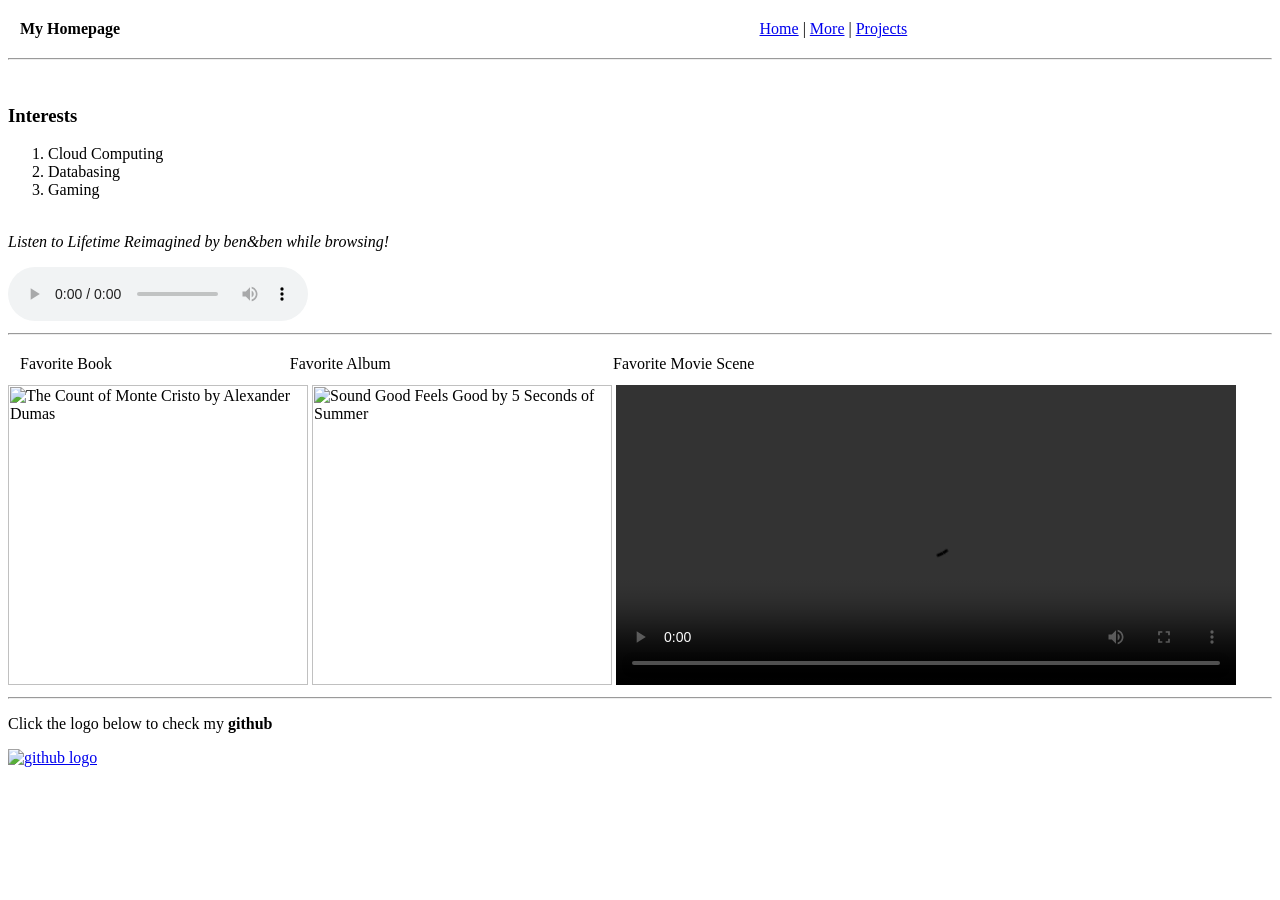
==== more.html @ 61b26e86 "Add files via upload" ====
<!DOCTYPE html>

<html>

<head>

        <title> HO1_Fernandez </title>

</head>

<body>

   <body>

   <table width="100%" border="0" cellpadding="10">
        <tr>
            <td align="left"><b>My Homepage</b></td>
            <td align="center">
                <a href="index.html" target="_blank">Home</a> | 
                <a href="more.html" target="_self">More</a> | 
                <a href="projects.html" target="_blank">Projects</a>
         </td>

            <td align="right">&nbsp;</td>
        </tr>
        
    </table>

    <hr>
    <br>

    <h3> Interests </h3>

    <ol>

        <li> Cloud Computing </li>
        <li> Databasing </li>
        <li> Gaming </li>
        <br>

    </ol>

    
    <p> 
        <i> Listen to Lifetime Reimagined by ben&ben while browsing! </i>
    </p>

        <audio controls>

            <source src="../HO1/Video&Audio/Ben&Ben - Lifetime (Reimagined).mp3">

        </audio>



    <hr>

    <table width="60%" border="0" cellpadding="10">

        <tr>
            <td align="left"> Favorite Book </td>
            <td align="center"> Favorite Album</td>
            <td align="right"> Favorite Movie Scene </td>
        </tr>


    </table>

        <img src="../HO1/Pictures/favbook.jpg" width="300" height="300" title="The Count of Monte Cristo by Alexander Dumas">
        <img src="../HO1/Pictures/favalbum.png" width="300" height="300" title="Sound Good Feels Good by 5 Seconds of Summer">


    <video width="620" height="300" controls>

        <source src="../HO1/Video&Audio/Rockyscenecorrect.mp4">
        <source src="../HO1/Video&Audio/rockyscenewebm.webm">

        tag not supported by the browser

    </video>

    <hr>
  
    <p>
        Click the logo below to check my <b>github</b>
    </p>

    <a href="https://github.com/rienxyz" target="_blank">
        <img src="../HO1/Pictures/GitHub-Logo.png" width="175" height="100" alt="github logo">
    </a>

    

</body>

</html>
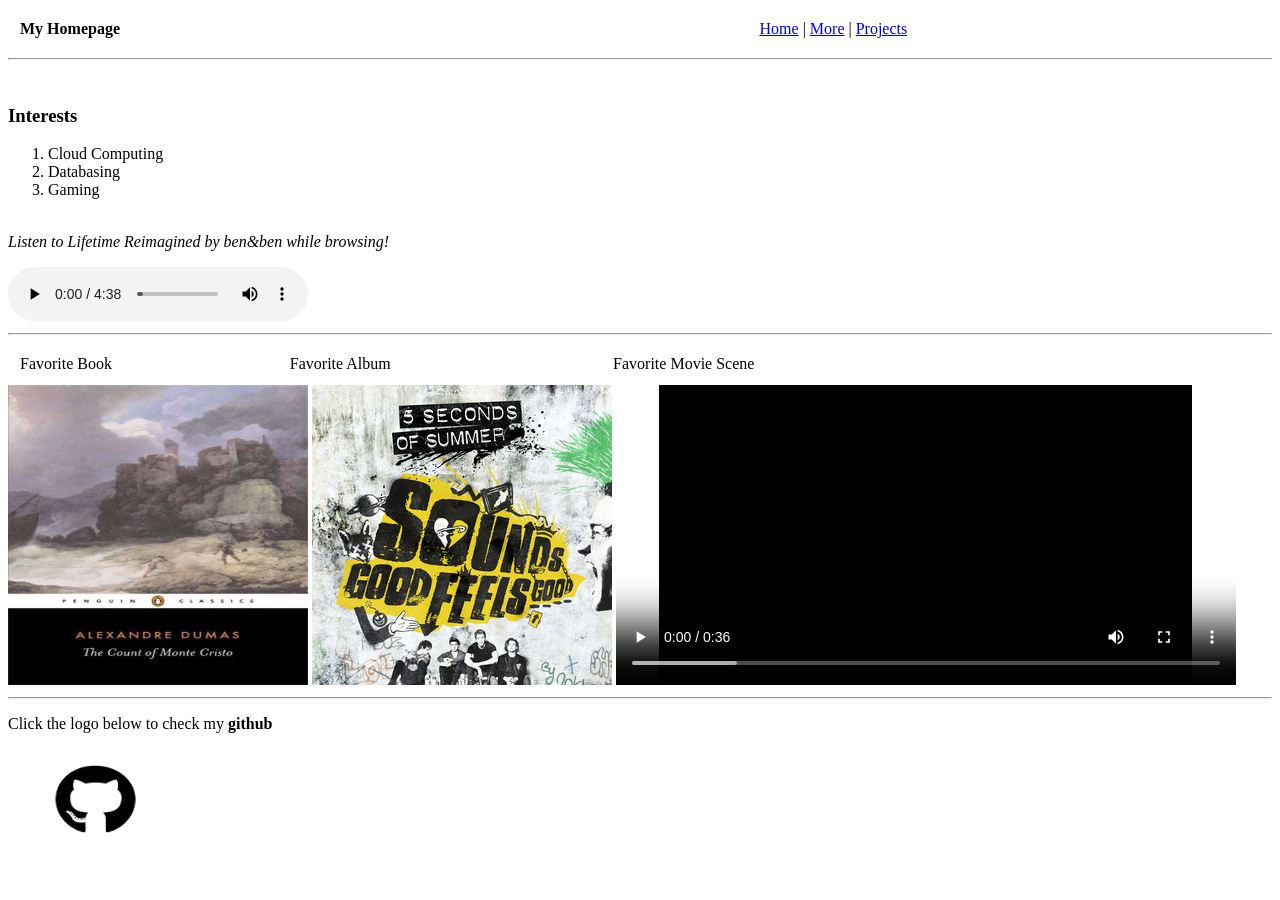
==== commit db6519b1: "Fix paths for audio and images in more.html Updated audio and image source paths in more.html." ====
--- a/more.html
+++ b/more.html
@@ -47,7 +47,7 @@
 
         <audio controls>
 
-            <source src="../HO1/Video&Audio/Ben&Ben - Lifetime (Reimagined).mp3">
+            <source src="Ben&Ben - Lifetime (Reimagined).mp3">
 
         </audio>
 
@@ -66,14 +66,14 @@
 
     </table>
 
-        <img src="../HO1/Pictures/favbook.jpg" width="300" height="300" title="The Count of Monte Cristo by Alexander Dumas">
-        <img src="../HO1/Pictures/favalbum.png" width="300" height="300" title="Sound Good Feels Good by 5 Seconds of Summer">
+        <img src="favbook.jpg" width="300" height="300" title="The Count of Monte Cristo by Alexander Dumas">
+        <img src="favalbum.png" width="300" height="300" title="Sound Good Feels Good by 5 Seconds of Summer">
 
 
     <video width="620" height="300" controls>
 
-        <source src="../HO1/Video&Audio/Rockyscenecorrect.mp4">
-        <source src="../HO1/Video&Audio/rockyscenewebm.webm">
+        <source src="Rockyscenecorrect.mp4">
+        <source src="rockyscenewebm.webm">
 
         tag not supported by the browser
 
@@ -86,11 +86,11 @@
     </p>
 
     <a href="https://github.com/rienxyz" target="_blank">
-        <img src="../HO1/Pictures/GitHub-Logo.png" width="175" height="100" alt="github logo">
+        <img src="/GitHub-Logo.png" width="175" height="100" alt="github logo">
     </a>
 
     
 
 </body>
 
-</html>+</html>
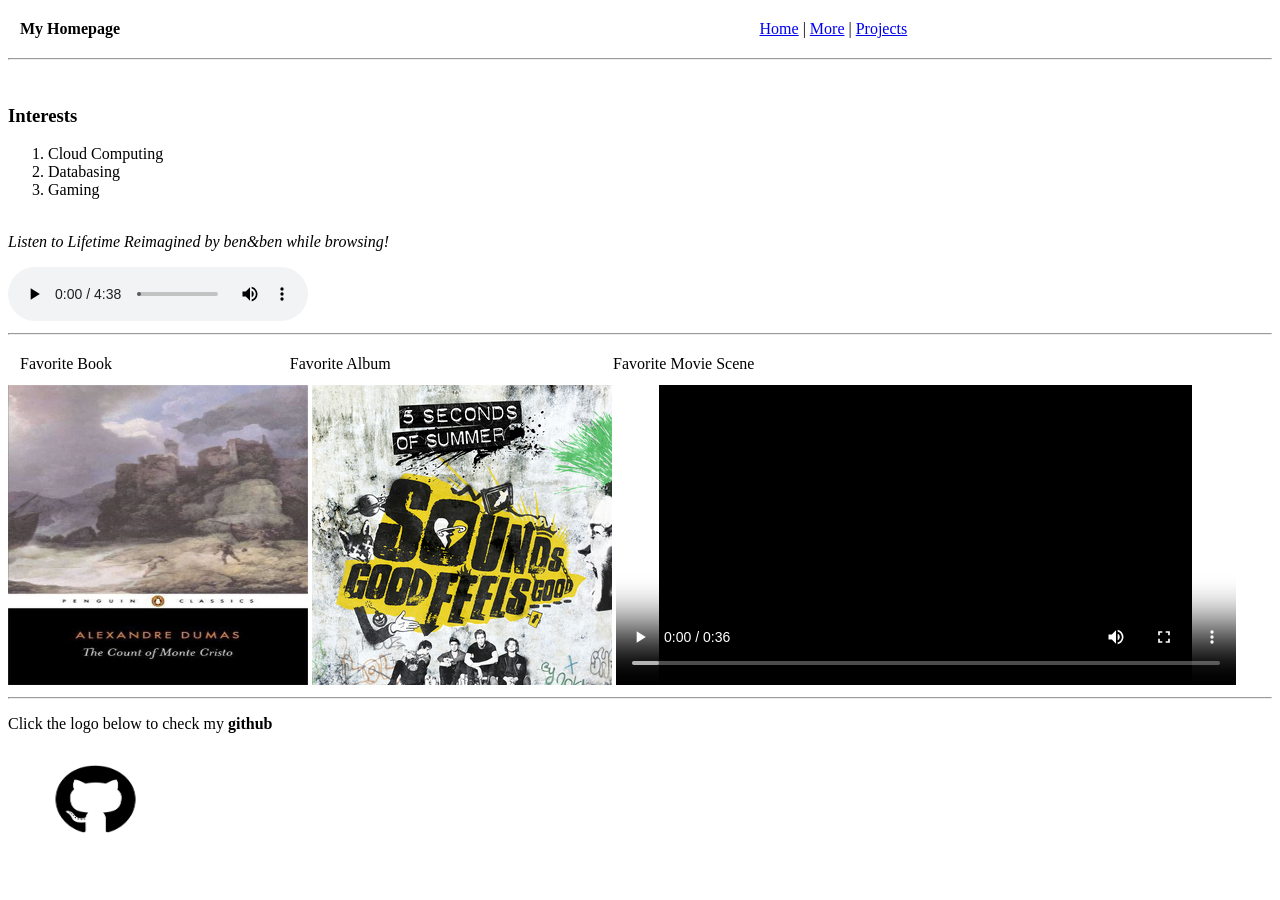
==== commit 57367818: "Fix HTML formatting and structure" ====
--- a/more.html
+++ b/more.html
@@ -86,7 +86,7 @@
     </p>
 
     <a href="https://github.com/rienxyz" target="_blank">
-        <img src="/GitHub-Logo.png" width="175" height="100" alt="github logo">
+        <img src="GitHub-Logo.png" width="175" height="100" alt="github logo">
     </a>
 
     
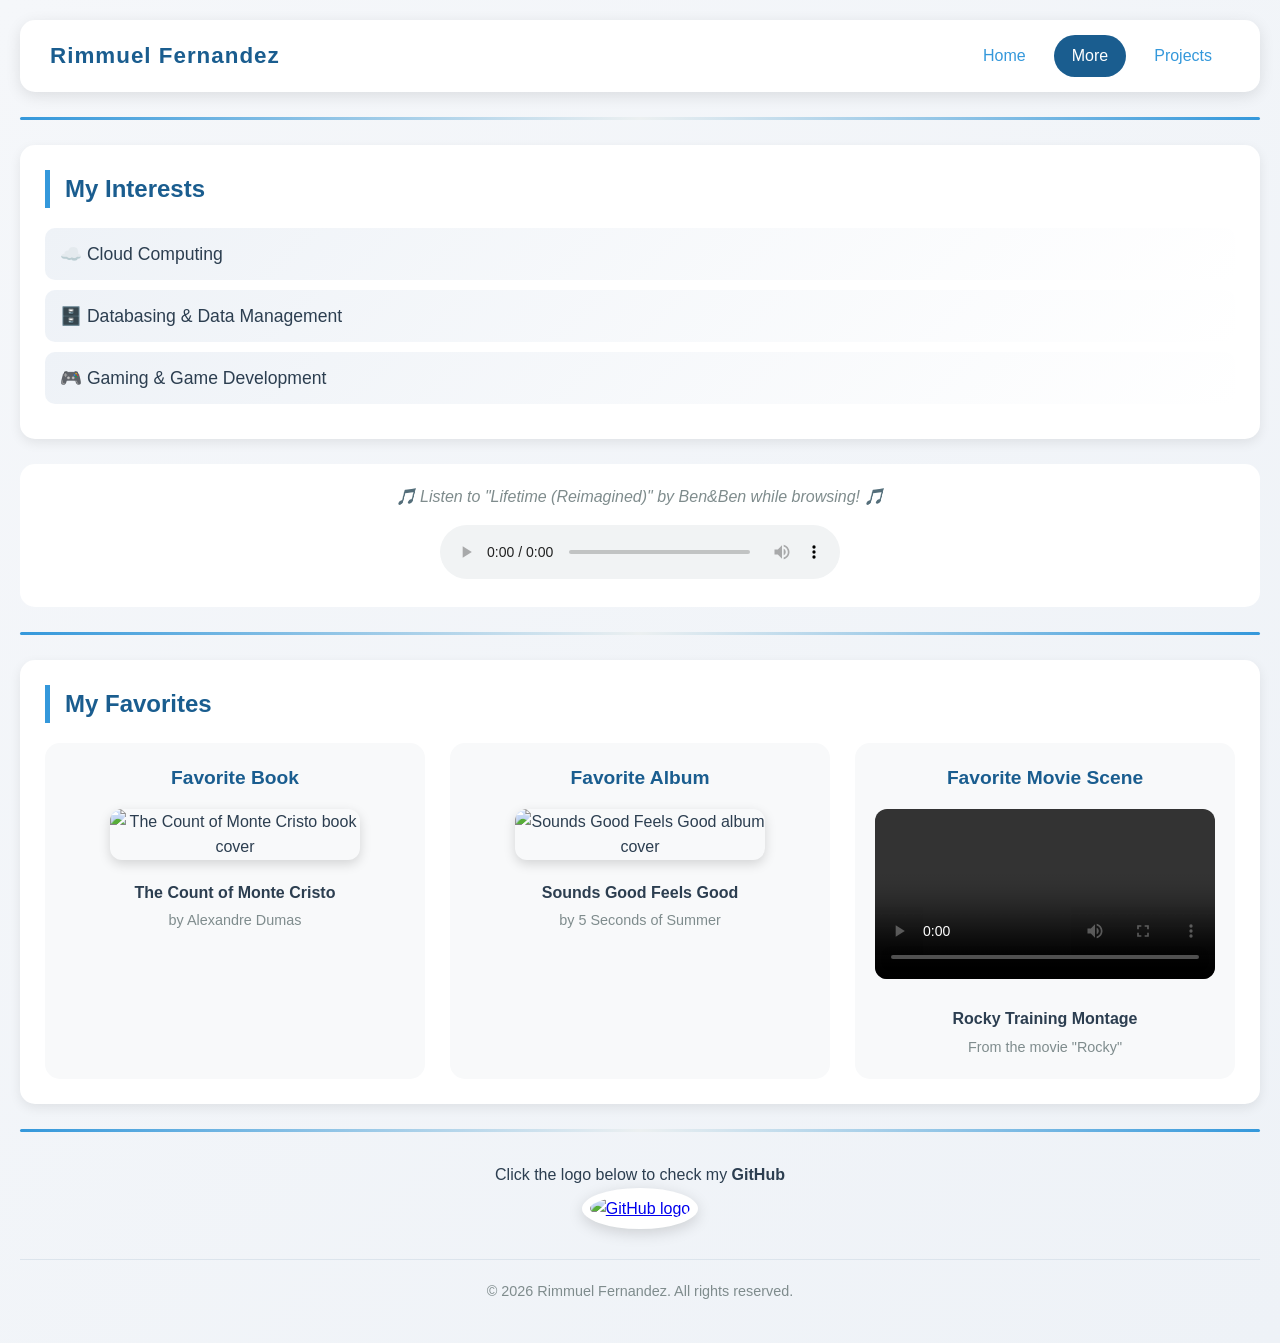
==== commit 6a34d104: "Updated HTML file + CSS file" ====
--- a/more.html
+++ b/more.html
@@ -1,96 +1,91 @@
 <!DOCTYPE html>
 
-<html>
 
 <head>
-
-        <title> HO1_Fernandez </title>
-
+    <meta charset="UTF-8">
+    <meta name="viewport" content="width=device-width, initial-scale=1.0">
+    <title>Rimmuel Fernandez | More About Me</title>
+    <link rel="stylesheet" href="style.css">
 </head>
 
 <body>
+  
+    <nav class="navbar">
+        <div class="nav-brand">Rimmuel Fernandez</div>
+        <div class="nav-links">
+            <a href="index.html">Home</a>
+            <a href="more.html" class="active">More</a>
+            <a href="projects.html">Projects</a>
+        </div>
+    </nav>
 
-   <body>
-
-   <table width="100%" border="0" cellpadding="10">
-        <tr>
-            <td align="left"><b>My Homepage</b></td>
-            <td align="center">
-                <a href="index.html" target="_blank">Home</a> | 
-                <a href="more.html" target="_self">More</a> | 
-                <a href="projects.html" target="_blank">Projects</a>
-         </td>
-
-            <td align="right">&nbsp;</td>
-        </tr>
-        
-    </table>
-
-    <hr>
-    <br>
-
-    <h3> Interests </h3>
-
-    <ol>
-
-        <li> Cloud Computing </li>
-        <li> Databasing </li>
-        <li> Gaming </li>
-        <br>
-
-    </ol>
-
-    
-    <p> 
-        <i> Listen to Lifetime Reimagined by ben&ben while browsing! </i>
-    </p>
-
-        <audio controls>
-
-            <source src="Ben&Ben - Lifetime (Reimagined).mp3">
-
-        </audio>
+    <hr class="divider">
 
 
+    <section class="interests-section">
+        <h2>My Interests</h2>
+        <ul class="interests-list">
+            <li>☁️ Cloud Computing</li>
+            <li>🗄️ Databasing & Data Management</li>
+            <li>🎮 Gaming & Game Development</li>
+        </ul>
+    </section>
 
-    <hr>
+  
+    <div class="music-player">
+        <p class="music-note">🎵 Listen to "Lifetime (Reimagined)" by Ben&Ben while browsing! 🎵</p>
+        <audio controls class="audio-player">
+            <source src="../HO2/Video&Audio/Ben&Ben - Lifetime (Reimagined).mp3" type="audio/mpeg">
+            Your browser does not support the audio element.
+        </audio>
+    </div>
 
-    <table width="60%" border="0" cellpadding="10">
+    <hr class="divider">
 
-        <tr>
-            <td align="left"> Favorite Book </td>
-            <td align="center"> Favorite Album</td>
-            <td align="right"> Favorite Movie Scene </td>
-        </tr>
+  
+    <section class="favorites-section">
+        <h2>My Favorites</h2>
+        
+        <div class="favorites-grid">
+            <div class="favorite-card">
+                <h3>Favorite Book</h3>
+                <img src="../HO2/Pictures/favbook.jpg" alt="The Count of Monte Cristo book cover" class="favorite-img">
+                <p class="favorite-title">The Count of Monte Cristo</p>
+                <p class="favorite-author">by Alexandre Dumas</p>
+            </div>
 
+            <div class="favorite-card">
+                <h3>Favorite Album</h3>
+                <img src="../HO2/Pictures/favalbum.png" alt="Sounds Good Feels Good album cover" class="favorite-img">
+                <p class="favorite-title">Sounds Good Feels Good</p>
+                <p class="favorite-author">by 5 Seconds of Summer</p>
+            </div>
 
-    </table>
+            <div class="favorite-card">
+                <h3>Favorite Movie Scene</h3>
+                <video class="favorite-video" controls>
+                    <source src="../HO2/Video&Audio/Rockyscenecorrect.mp4" type="video/mp4">
+                    <source src="../HO2/Video&Audio/rockyscenewebm.webm" type="video/webm">
+                    Your browser does not support the video tag.
+                </video>
+                <p class="favorite-title">Rocky Training Montage</p>
+                <p class="favorite-author">From the movie "Rocky"</p>
+            </div>
+        </div>
+    </section>
 
-        <img src="favbook.jpg" width="300" height="300" title="The Count of Monte Cristo by Alexander Dumas">
-        <img src="favalbum.png" width="300" height="300" title="Sound Good Feels Good by 5 Seconds of Summer">
+    <hr class="divider">
 
+    <!-- GitHub Link -->
+    <div class="github-section">
+        <p>Click the logo below to check my <strong>GitHub</strong></p>
+        <a href="https://github.com/rienxyz" target="_blank" class="github-link">
+            <img src="../HO1/Pictures/GitHub-Logo.png" alt="GitHub logo" class="github-logo">
+        </a>
+    </div>
 
-    <video width="620" height="300" controls>
-
-        <source src="Rockyscenecorrect.mp4">
-        <source src="rockyscenewebm.webm">
-
-        tag not supported by the browser
-
-    </video>
-
-    <hr>
-  
-    <p>
-        Click the logo below to check my <b>github</b>
-    </p>
-
-    <a href="https://github.com/rienxyz" target="_blank">
-        <img src="GitHub-Logo.png" width="175" height="100" alt="github logo">
-    </a>
-
-    
-
+    <footer class="footer">
+        <p>&copy; 2026 Rimmuel Fernandez. All rights reserved.</p>
+    </footer>
 </body>
-
-</html>
+</html>
--- a/style.css
+++ b/style.css
@@ -0,0 +1,468 @@
+
+
+* {
+    margin: 0;
+    padding: 0;
+    box-sizing: border-box;
+}
+
+body {
+    font-family: 'Segoe UI', Tahoma, Geneva, Verdana, sans-serif;
+    background: linear-gradient(135deg, #f5f7fa 0%, #eef2f7 100%);
+    color: #2c3e50;
+    line-height: 1.6;
+    padding: 20px;
+    min-height: 100vh;
+}
+
+.navbar {
+    background: white;
+    border-radius: 15px;
+    padding: 15px 30px;
+    display: flex;
+    justify-content: space-between;
+    align-items: center;
+    box-shadow: 0 4px 15px rgba(0, 0, 0, 0.1);
+    margin-bottom: 20px;
+    flex-wrap: wrap;
+    gap: 15px;
+}
+
+.nav-brand {
+    font-size: 1.4em;
+    font-weight: bold;
+    color: #1a5d8f;
+    letter-spacing: 1px;
+}
+
+.nav-links {
+    display: flex;
+    gap: 10px;
+    flex-wrap: wrap;
+}
+
+.nav-links a {
+    text-decoration: none;
+    color: #3498db;
+    font-weight: 500;
+    padding: 8px 18px;
+    border-radius: 25px;
+    transition: all 0.3s ease;
+}
+
+.nav-links a:hover {
+    background-color: #3498db;
+    color: white;
+    transform: translateY(-2px);
+}
+
+.nav-links a.active {
+    background-color: #1a5d8f;
+    color: white;
+}
+
+
+.divider {
+    border: none;
+    height: 3px;
+    background: linear-gradient(90deg, #3498db, #ecf0f1, #3498db);
+    margin: 25px 0;
+    border-radius: 3px;
+}
+
+/* ---------- Profile Section ---------- */
+.profile-container {
+    text-align: center;
+    margin: 20px 0;
+}
+
+.profile-img {
+    width: 180px;
+    height: 180px;
+    border-radius: 50%;
+    object-fit: cover;
+    border: 4px solid #3498db;
+    box-shadow: 0 8px 25px rgba(0, 0, 0, 0.2);
+    transition: transform 0.3s ease;
+}
+
+.profile-img:hover {
+    transform: scale(1.02);
+}
+
+.about-section, .education-section, .interests-section, 
+.favorites-section, .feedback-section {
+    background: white;
+    padding: 25px;
+    border-radius: 15px;
+    margin: 25px 0;
+    box-shadow: 0 4px 12px rgba(0, 0, 0, 0.08);
+}
+
+h1, h2, h3 {
+    color: #1a5d8f;
+    margin-bottom: 20px;
+}
+
+h2 {
+    border-left: 5px solid #3498db;
+    padding-left: 15px;
+}
+
+h1 {
+    text-align: center;
+    font-size: 2.2em;
+}
+
+
+.education-table {
+    width: 100%;
+    border-collapse: collapse;
+    background: white;
+    border-radius: 10px;
+    overflow: hidden;
+    box-shadow: 0 2px 8px rgba(0, 0, 0, 0.1);
+}
+
+.education-table th {
+    background: linear-gradient(135deg, #1a5d8f, #3498db);
+    color: white;
+    padding: 14px;
+    font-weight: 600;
+}
+
+.education-table td {
+    padding: 12px 14px;
+    border-bottom: 1px solid #e0e4e8;
+}
+
+.education-table tr:hover {
+    background-color: #f0f4f8;
+}
+
+
+.interests-list {
+    list-style: none;
+    padding: 0;
+}
+
+.interests-list li {
+    padding: 12px 15px;
+    margin: 10px 0;
+    background: linear-gradient(135deg, #eef2f7, #ffffff);
+    border-radius: 10px;
+    font-size: 1.1em;
+    transition: all 0.3s ease;
+    cursor: pointer;
+}
+
+.interests-list li:hover {
+    transform: translateX(10px);
+    background: linear-gradient(135deg, #3498db20, #ffffff);
+    box-shadow: 0 2px 8px rgba(52, 152, 219, 0.2);
+}
+
+
+.music-player {
+    background: white;
+    padding: 20px;
+    border-radius: 15px;
+    margin: 20px 0;
+    text-align: center;
+}
+
+.music-note {
+    font-style: italic;
+    color: #7f8c8d;
+    margin-bottom: 15px;
+}
+
+.audio-player {
+    width: 100%;
+    max-width: 400px;
+    margin: 0 auto;
+}
+
+
+.favorites-grid {
+    display: grid;
+    grid-template-columns: repeat(auto-fit, minmax(280px, 1fr));
+    gap: 25px;
+    margin-top: 20px;
+}
+
+.favorite-card {
+    background: #f8f9fa;
+    border-radius: 15px;
+    padding: 20px;
+    text-align: center;
+    transition: transform 0.3s ease, box-shadow 0.3s ease;
+}
+
+.favorite-card:hover {
+    transform: translateY(-5px);
+    box-shadow: 0 8px 25px rgba(0, 0, 0, 0.15);
+}
+
+.favorite-card h3 {
+    margin-bottom: 15px;
+    font-size: 1.2em;
+}
+
+.favorite-img {
+    width: 100%;
+    max-width: 250px;
+    height: auto;
+    border-radius: 12px;
+    box-shadow: 0 4px 12px rgba(0, 0, 0, 0.15);
+    margin-bottom: 12px;
+}
+
+.favorite-video {
+    width: 100%;
+    max-width: 350px;
+    border-radius: 12px;
+    margin-bottom: 12px;
+}
+
+.favorite-title {
+    font-weight: bold;
+    color: #2c3e50;
+    margin: 8px 0 4px;
+}
+
+.favorite-author {
+    font-size: 0.9em;
+    color: #7f8c8d;
+}
+
+
+.projects-header {
+    text-align: center;
+    margin-bottom: 30px;
+}
+
+.projects-intro {
+    font-size: 1.1em;
+    color: #7f8c8d;
+    max-width: 600px;
+    margin: 0 auto;
+}
+
+.project-card {
+    background: white;
+    border-radius: 20px;
+    padding: 25px;
+    margin: 30px 0;
+    box-shadow: 0 6px 20px rgba(0, 0, 0, 0.1);
+}
+
+.project-title {
+    text-align: center;
+    font-size: 1.6em;
+    margin-bottom: 20px;
+    color: #1a5d8f;
+}
+
+.project-gallery {
+    display: flex;
+    flex-wrap: wrap;
+    justify-content: center;
+    gap: 20px;
+    margin: 20px 0;
+}
+
+.project-img {
+    width: 100%;
+    max-width: 550px;
+    border-radius: 12px;
+    box-shadow: 0 4px 15px rgba(0, 0, 0, 0.15);
+    transition: transform 0.3s ease;
+}
+
+.project-img:hover {
+    transform: scale(1.02);
+}
+
+.project-description {
+    background: #f8f9fa;
+    padding: 20px;
+    border-radius: 12px;
+    margin-top: 15px;
+}
+
+.project-description p {
+    margin-bottom: 12px;
+    text-align: justify;
+}
+
+
+.feedback-form {
+    max-width: 450px;
+    margin: 0 auto;
+}
+
+.radio-group {
+    display: flex;
+    gap: 30px;
+    justify-content: center;
+    margin-bottom: 20px;
+    flex-wrap: wrap;
+}
+
+.radio-label {
+    display: flex;
+    align-items: center;
+    gap: 8px;
+    cursor: pointer;
+    padding: 8px 15px;
+    background: #eef2f7;
+    border-radius: 30px;
+    transition: all 0.3s ease;
+}
+
+.radio-label:hover {
+    background: #3498db20;
+}
+
+.radio-label input[type="radio"] {
+    cursor: pointer;
+    width: 18px;
+    height: 18px;
+}
+
+.submit-btn {
+    display: block;
+    width: 100%;
+    max-width: 200px;
+    margin: 0 auto;
+    background: linear-gradient(135deg, #3498db, #1a5d8f);
+    color: white;
+    border: none;
+    padding: 12px 25px;
+    border-radius: 30px;
+    font-size: 1em;
+    font-weight: 600;
+    cursor: pointer;
+    transition: all 0.3s ease;
+}
+
+.submit-btn:hover {
+    transform: translateY(-2px);
+    box-shadow: 0 6px 15px rgba(52, 152, 219, 0.4);
+}
+
+
+.github-section {
+    text-align: center;
+    margin: 30px 0;
+}
+
+.github-link {
+    display: inline-block;
+    transition: transform 0.3s ease;
+}
+
+.github-link:hover {
+    transform: scale(1.05);
+}
+
+.github-logo {
+    width: 175px;
+    height: auto;
+    border-radius: 50%;
+    background: white;
+    padding: 8px;
+    box-shadow: 0 4px 15px rgba(0, 0, 0, 0.15);
+}
+
+
+.footer {
+    text-align: center;
+    padding: 20px;
+    margin-top: 30px;
+    color: #7f8c8d;
+    font-size: 0.9em;
+    border-top: 1px solid #dce4ec;
+}
+
+
+@media (max-width: 768px) {
+    body {
+        padding: 15px;
+    }
+    
+    .navbar {
+        flex-direction: column;
+        text-align: center;
+    }
+    
+    .nav-brand {
+        font-size: 1.2em;
+    }
+    
+    h1 {
+        font-size: 1.8em;
+    }
+    
+    h2 {
+        font-size: 1.4em;
+    }
+    
+    .project-gallery {
+        flex-direction: column;
+        align-items: center;
+    }
+    
+    .favorites-grid {
+        grid-template-columns: 1fr;
+    }
+    
+    .radio-group {
+        gap: 15px;
+    }
+    
+    .education-table {
+        font-size: 0.9em;
+    }
+    
+    .education-table th, 
+    .education-table td {
+        padding: 8px 10px;
+    }
+}
+
+@media (max-width: 480px) {
+    .nav-links {
+        flex-direction: column;
+        width: 100%;
+    }
+    
+    .nav-links a {
+        text-align: center;
+    }
+    
+    .project-title {
+        font-size: 1.3em;
+    }
+    
+    .about-section, .education-section, .project-card {
+        padding: 15px;
+    }
+}
+
+
+@keyframes fadeIn {
+    from {
+        opacity: 0;
+        transform: translateY(20px);
+    }
+    to {
+        opacity: 1;
+        transform: translateY(0);
+    }
+}
+
+body > * {
+    animation: fadeIn 0.5s ease-out;
+}
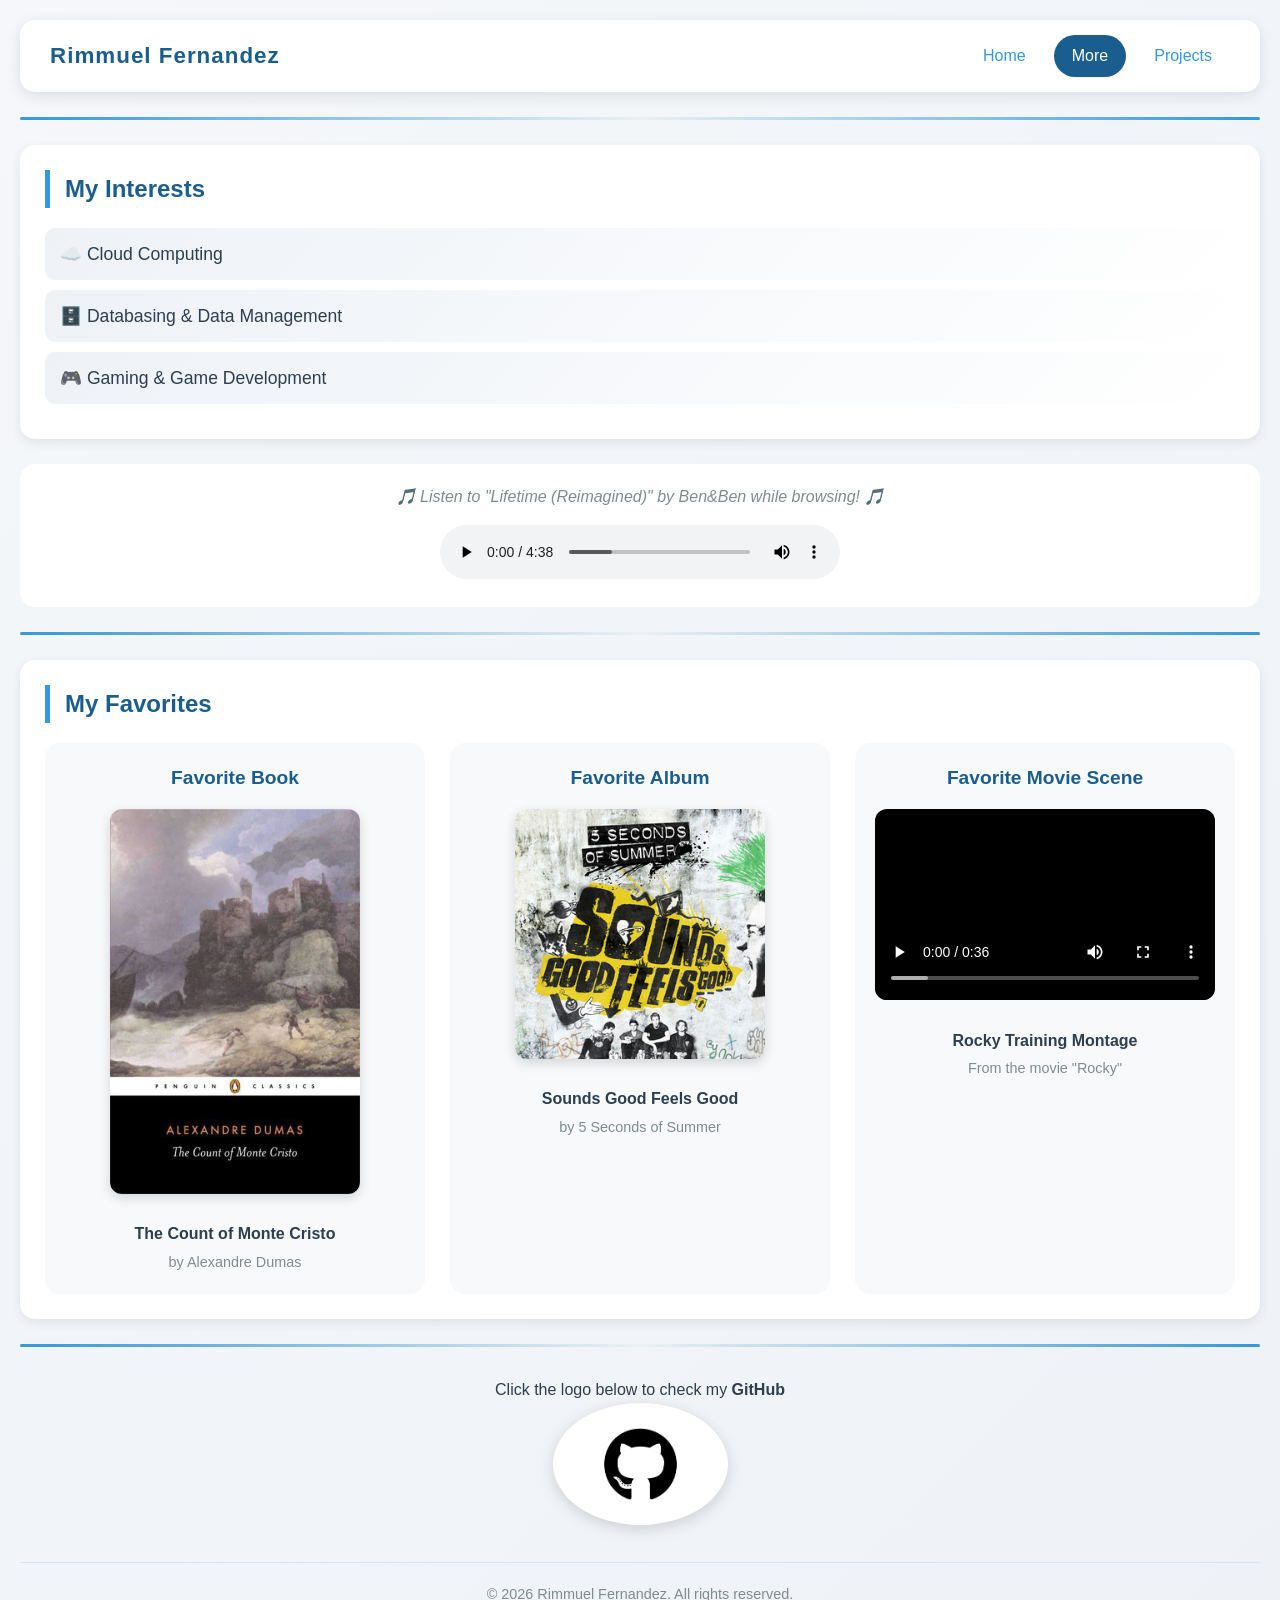
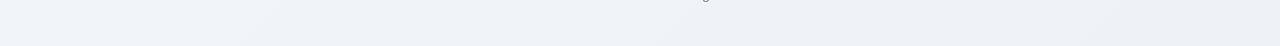
==== commit 5835a139: "Update more.html" ====
--- a/more.html
+++ b/more.html
@@ -35,7 +35,7 @@
     <div class="music-player">
         <p class="music-note">🎵 Listen to "Lifetime (Reimagined)" by Ben&Ben while browsing! 🎵</p>
         <audio controls class="audio-player">
-            <source src="../HO2/Video&Audio/Ben&Ben - Lifetime (Reimagined).mp3" type="audio/mpeg">
+            <source src="Ben&Ben - Lifetime (Reimagined).mp3" type="audio/mpeg">
             Your browser does not support the audio element.
         </audio>
     </div>
@@ -49,14 +49,14 @@
         <div class="favorites-grid">
             <div class="favorite-card">
                 <h3>Favorite Book</h3>
-                <img src="../HO2/Pictures/favbook.jpg" alt="The Count of Monte Cristo book cover" class="favorite-img">
+                <img src="favbook.jpg" alt="The Count of Monte Cristo book cover" class="favorite-img">
                 <p class="favorite-title">The Count of Monte Cristo</p>
                 <p class="favorite-author">by Alexandre Dumas</p>
             </div>
 
             <div class="favorite-card">
                 <h3>Favorite Album</h3>
-                <img src="../HO2/Pictures/favalbum.png" alt="Sounds Good Feels Good album cover" class="favorite-img">
+                <img src="favalbum.png" alt="Sounds Good Feels Good album cover" class="favorite-img">
                 <p class="favorite-title">Sounds Good Feels Good</p>
                 <p class="favorite-author">by 5 Seconds of Summer</p>
             </div>
@@ -64,8 +64,8 @@
             <div class="favorite-card">
                 <h3>Favorite Movie Scene</h3>
                 <video class="favorite-video" controls>
-                    <source src="../HO2/Video&Audio/Rockyscenecorrect.mp4" type="video/mp4">
-                    <source src="../HO2/Video&Audio/rockyscenewebm.webm" type="video/webm">
+                    <source src="Rockyscenecorrect.mp4" type="video/mp4">
+                    <source src="rockyscenewebm.webm" type="video/webm">
                     Your browser does not support the video tag.
                 </video>
                 <p class="favorite-title">Rocky Training Montage</p>
@@ -76,11 +76,11 @@
 
     <hr class="divider">
 
-    <!-- GitHub Link -->
+   
     <div class="github-section">
         <p>Click the logo below to check my <strong>GitHub</strong></p>
         <a href="https://github.com/rienxyz" target="_blank" class="github-link">
-            <img src="../HO1/Pictures/GitHub-Logo.png" alt="GitHub logo" class="github-logo">
+            <img src="GitHub-Logo.png" alt="GitHub logo" class="github-logo">
         </a>
     </div>
 
@@ -88,4 +88,4 @@
         <p>&copy; 2026 Rimmuel Fernandez. All rights reserved.</p>
     </footer>
 </body>
-</html>+</html>
